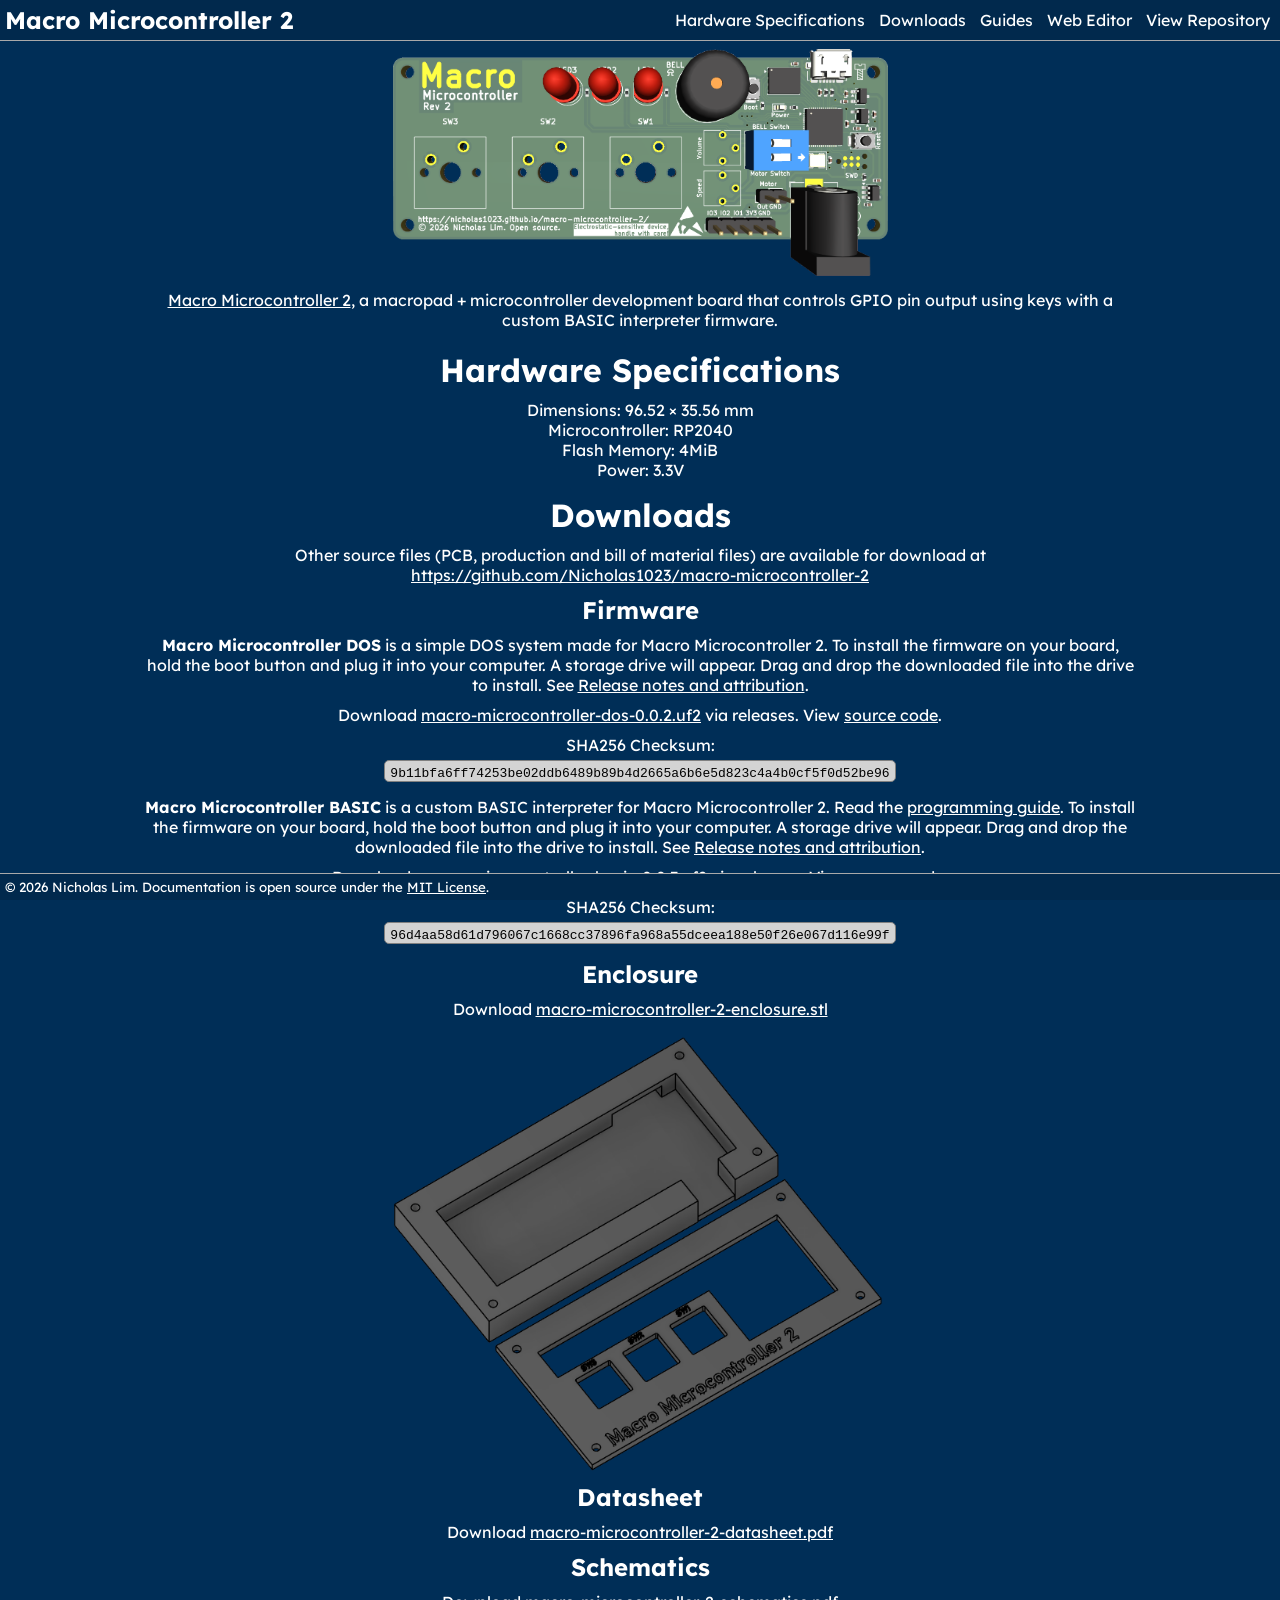
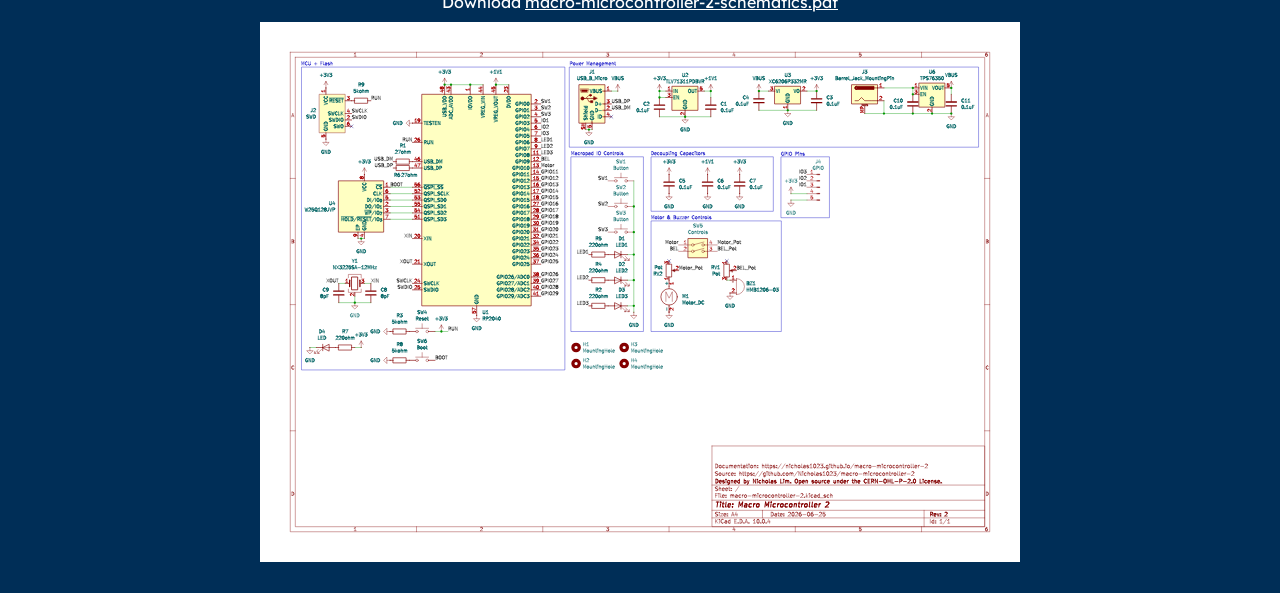
==== docs/index.html @ 366d5f75 "Edit URLs to guides" ====
<!DOCTYPE html>
<html lang="en">
    <head>
        <meta charset="UTF-8">
        <meta name="viewport" content="width=device-width, initial-scale=1.0">
        <title>Macro Microcontroller 2 Documentation</title>
        <link rel="stylesheet" href="style.css">
        <link rel="icon" href="favicon.ico">
        <link href="https://fonts.googleapis.com/css2?family=Lexend:wght@100..900&display=swap" rel="stylesheet">
    </head>
    <body>
        <nav id="nav">
            <h2><a class="text-a" href="index.html">Macro Microcontroller 2</a></h2>
            <div id="navmenu">
                <a href="#hardware">Hardware Specifications</a>
                <a href="#downloads">Downloads</a>
                <a href="guides/">Guides</a>
                <a href="https://editor.nicholaslim.me/macro-microcontroller.html" target="_blank">Web Editor</a>
                <a target="_blank" href="https://github.com/Nicholas1023/macro-microcontroller-2">View Repository</a>
            </div>
        </nav>
        <main id="main">
            <div>
                <img id="banner" src="assets/macro-microcontroller-2-transparent.png" width="50%" height="50%">
                <p><a class="text-a" target="_blank" href="https://github.com/Nicholas1023/macro-microcontroller-2">Macro Microcontroller 2</a>, a macropad + microcontroller development board that controls GPIO pin output using keys with a custom BASIC interpreter firmware.</p>
            </div>
            <div>
                <h1 id="hardware">Hardware Specifications</h1>
                <p>Dimensions: 96.52 &times; 35.56 mm<br>Microcontroller: RP2040<br>Flash Memory: 4MiB<br>Power: 3.3V</p>
            </div>
            <h1 id="downloads">Downloads</h1>
            <p>Other source files (PCB, production and bill of material files) are available for download at <a href="https://github.com/Nicholas1023/macro-microcontroller-2">https://github.com/Nicholas1023/macro-microcontroller-2</a></p>
            <h2>Firmware</h2>
            <p><b>Macro Microcontroller DOS</b> is a simple DOS system made for Macro Microcontroller 2. To install the firmware on your board, hold the boot button and plug it into your computer. A storage drive will appear. Drag and drop the downloaded file into the drive to install. See <a class="text-a" href="https://github.com/Nicholas1023/macro-microcontroller-2/releases/tag/Macro_Microcontroller_DOS_v0.0.2">Release notes and attribution</a>.</p>
            <p>Download <a class="text-a" href="https://github.com/Nicholas1023/macro-microcontroller-2/releases/download/Macro_Microcontroller_DOS_v0.0.2/macro-microcontroller-dos-0.0.2.uf2">macro-microcontroller-dos-0.0.2.uf2</a> via releases. View <a class="text-a" target="_blank" href="https://github.com/Nicholas1023/macro-microcontroller-2/blob/main/Firmware%20Files/macro-microcontroller-bios+dos.c">source code</a>.</p>
            <p>SHA256 Checksum: <pre><code id="basicsha256">9b11bfa6ff74253be02ddb6489b89b4d2665a6b6e5d823c4a4b0cf5f0d52be96</code></pre></p>
            <p><b>Macro Microcontroller BASIC</b> is a custom BASIC interpreter for Macro Microcontroller 2. Read the <a class="text-a" href="programming.html">programming guide</a>. To install the firmware on your board, hold the boot button and plug it into your computer. A storage drive will appear. Drag and drop the downloaded file into the drive to install. See <a class="text-a" href="https://github.com/Nicholas1023/macro-microcontroller-2/releases/tag/v0.0.3">Release notes and attribution</a>.</p>
            <p>Download <a class="text-a" href="https://github.com/Nicholas1023/macro-microcontroller-2/releases/download/v0.0.3/macro-microcontroller-basic-0.0.3.uf2">macro-microcontroller-basic-0.0.3.uf2</a> via releases. View <a class="text-a" target="_blank" href="https://github.com/Nicholas1023/macro-microcontroller-2/blob/main/Firmware%20Files/macro-microcontroller-basic.c">source code</a>.</p>
            <p>SHA256 Checksum: <pre><code id="basicsha256">96d4aa58d61d796067c1668cc37896fa968a55dceea188e50f26e067d116e99f</code></pre></p>
            <h2>Enclosure</h2>
            <p>Download <a class="text-a" href="https://github.com/Nicholas1023/macro-microcontroller-2/releases/download/v0.0.1/macro-microcontroller-2-enclosure.stl">macro-microcontroller-2-enclosure.stl</a></p>
            <img src="assets/enclosure-image.png" width="50%" height="50%">
            <h2>Datasheet</h2>
            <p>Download <a class="text-a" target="_blank" href="assets/macro-microcontroller-2-datasheet.pdf" download>macro-microcontroller-2-datasheet.pdf</a></p>
            <h2>Schematics</h2>
            <p>Download <a class="text-a" target="_blank" href="assets/macro-microcontroller-2-schematics.pdf" download>macro-microcontroller-2-schematics.pdf</a></p>
            <img src="assets/schematics.svg" id="schematics" style="background-color: white; margin: 5px;" width="75%" height="75%">
        </main>
        <footer id="footer">
            <small>&copy; 2026 Nicholas Lim. Documentation is open source under the <a class="text-a" href="https://github.com/Nicholas1023/macro-microcontroller-2/blob/main/docs/LICENSE.txt">MIT License</a>.</small>
        </footer>
        <script>
            document.getElementById("main").style.paddingTop = `${document.getElementById("nav").offsetHeight}px`;
            document.getElementById("main").style.paddingBottom = `${document.getElementById("footer").offsetHeight}px`;
            if (window.innerWidth < 600) {
                document.getElementById("navmenu").style.display = "none";
                document.getElementById("nav").style.justifyContent = "center";
                document.getElementById("banner").style.width = "100%";
                document.getElementById("banner").style.height = "100%";
                document.getElementById("main").style.maxWidth = `${window.innerWidth - 20}px`;
            }
        </script>
    </body>
</html>
---- docs/style.css ----
* {
    padding: 0;
    margin: 0;
    font-family: "Lexend", system-ui, -apple-system, sans-serif;
}

body {
    display: flex;
    align-items: center;
    flex-direction: column;
    background-color: #002e57;
}

nav, footer {
    display: flex;
    justify-content: space-between;
    align-items: center;
    width: 100%;
    background-color: #01294d;
}

nav {
    top: 0;
    position: fixed;
    border-bottom: 1px solid darkgray;
}

footer {
    bottom: 0;
    position: fixed;
    border-top: 1px solid darkgray;
}

nav *, footer *, main * {
    padding: 5px;
    color: white;
}

main {
    display: flex;
    align-items: center;
    flex-direction: column;
    background-color: #002e57;
    max-width: 100ch;
    text-align: center;
}

nav a {
    text-decoration: none;
}

.text-a {
    padding: 0;
}

a:hover {
    color: #c3d0ff;
}

pre, .code {
    background-color: lightgrey;
    border-radius: 5px;
    border: 1px solid grey;
    overflow-wrap: break-word;
    white-space: pre-wrap;
    word-break: break-all;
    padding: 0;
    text-align: left;
}

code {
    color: black;
    font-family: monospace;
}

.code {
    padding: 2.5px;
}

li {
    padding: 2.5px;
}

b {
    padding: 0;
}

button, .button {
    cursor: pointer;
    padding: 5px 10px;
    background-color: #008afb;
    color: black;
    border-radius: 5px;
    text-decoration: none;
    text-align: center;
    border: none;
}

button:hover, .button:hover {
    text-decoration: none;
    color: white;
    background-color: #005ca8;
}
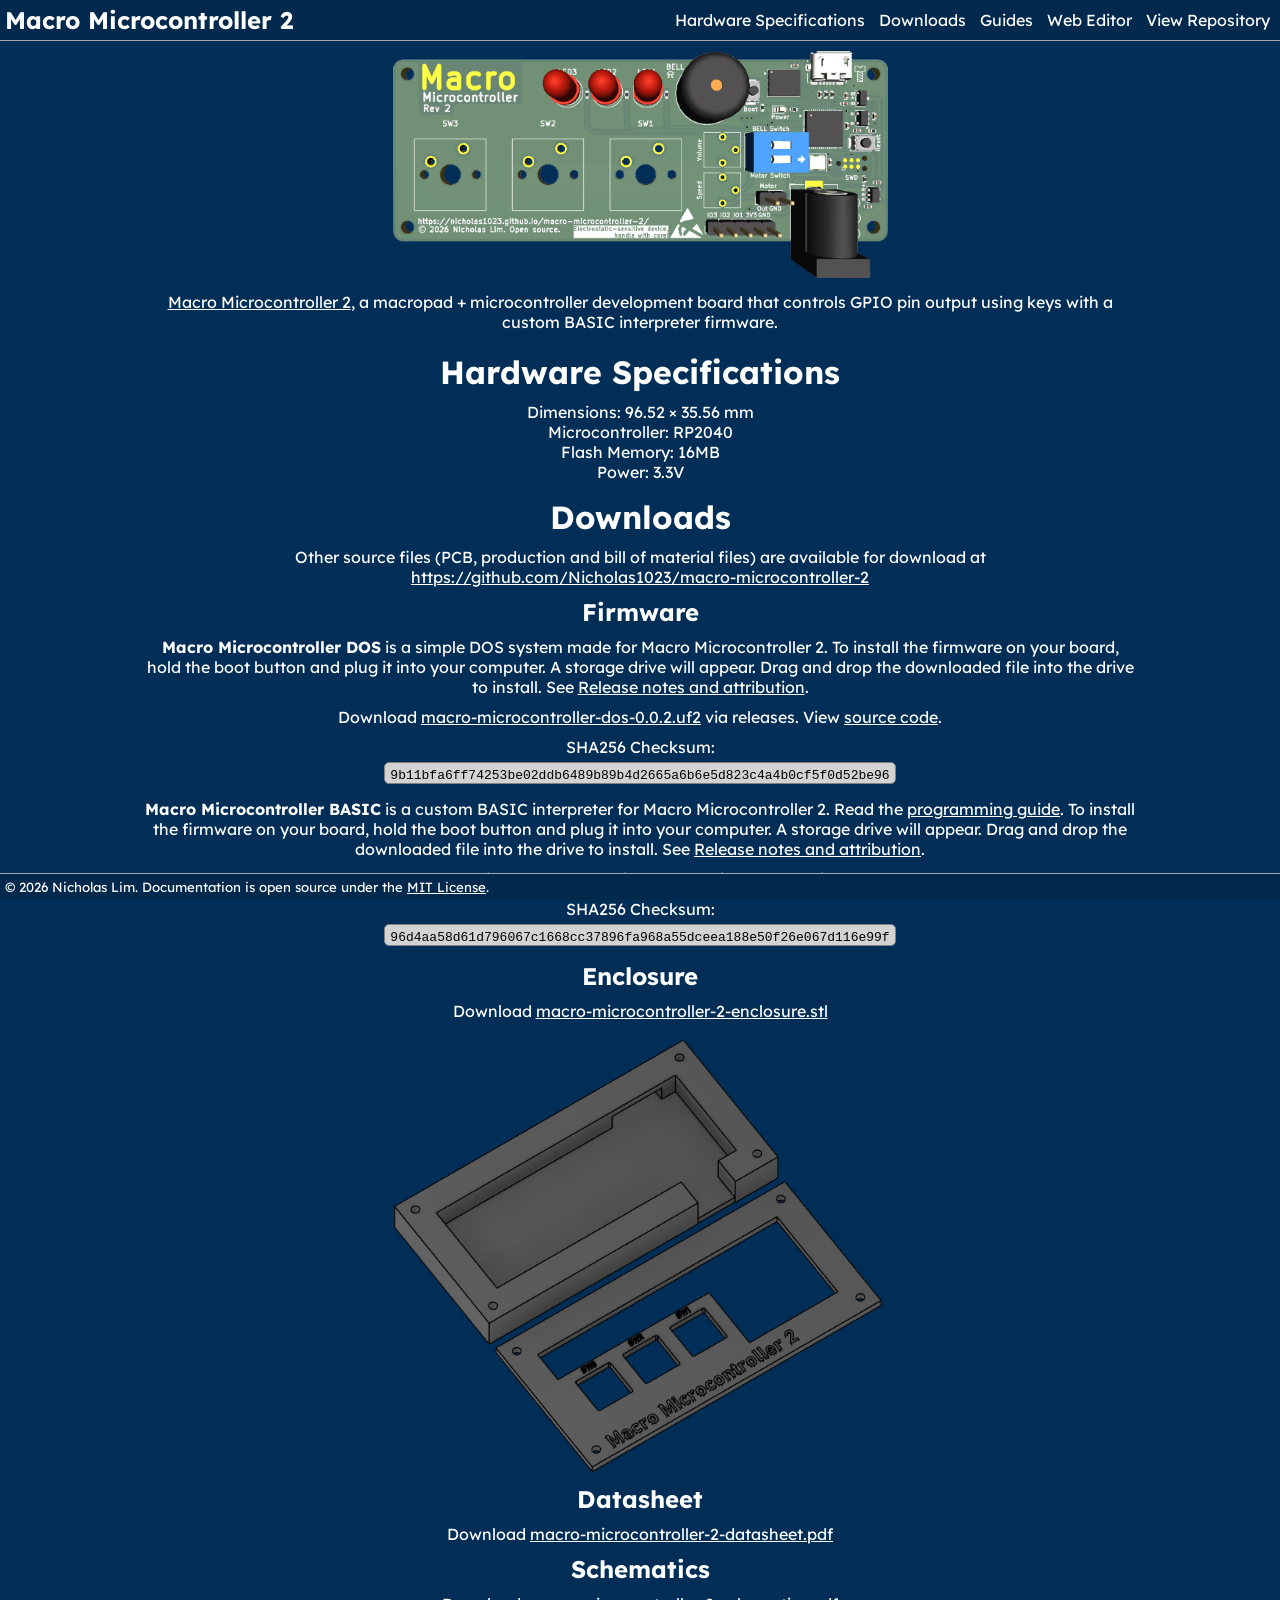
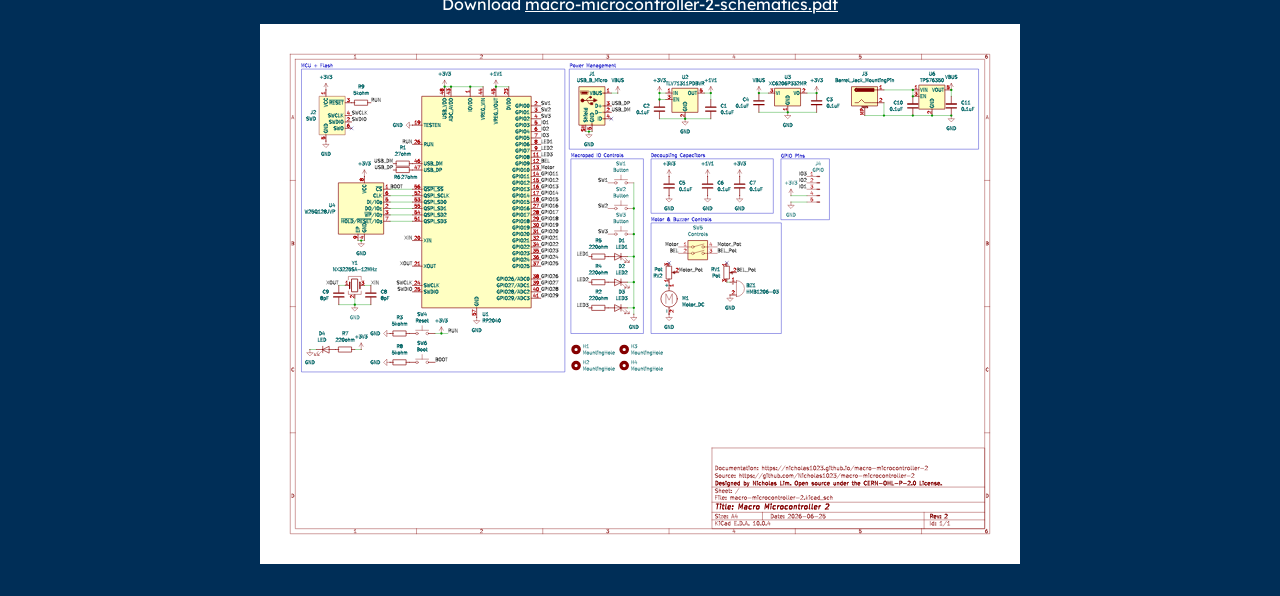
==== commit 61d77a0e: "Update datasheet to include OS and change flash memory capacity" ====
--- a/docs/index.html
+++ b/docs/index.html
@@ -26,7 +26,7 @@
             </div>
             <div>
                 <h1 id="hardware">Hardware Specifications</h1>
-                <p>Dimensions: 96.52 &times; 35.56 mm<br>Microcontroller: RP2040<br>Flash Memory: 4MiB<br>Power: 3.3V</p>
+                <p>Dimensions: 96.52 &times; 35.56 mm<br>Microcontroller: RP2040<br>Flash Memory: 16MB<br>Power: 3.3V</p>
             </div>
             <h1 id="downloads">Downloads</h1>
             <p>Other source files (PCB, production and bill of material files) are available for download at <a href="https://github.com/Nicholas1023/macro-microcontroller-2">https://github.com/Nicholas1023/macro-microcontroller-2</a></p>
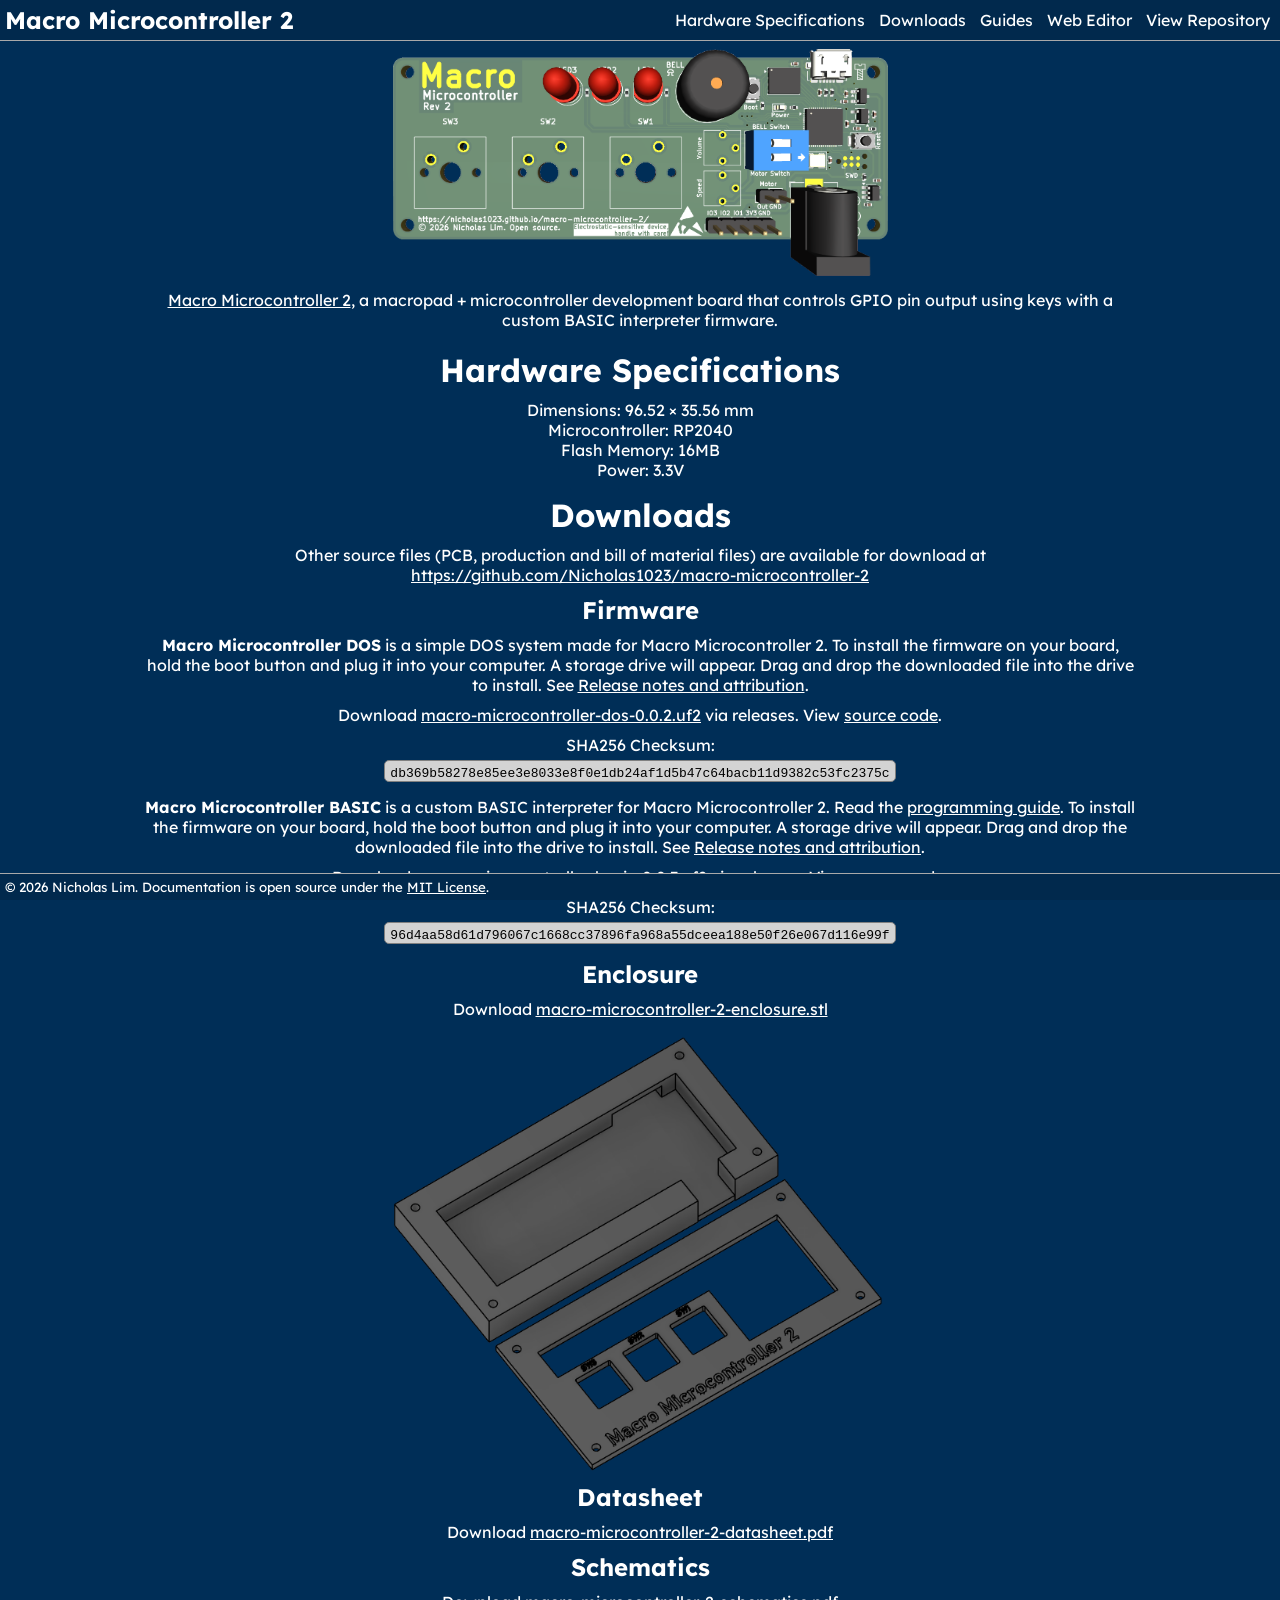
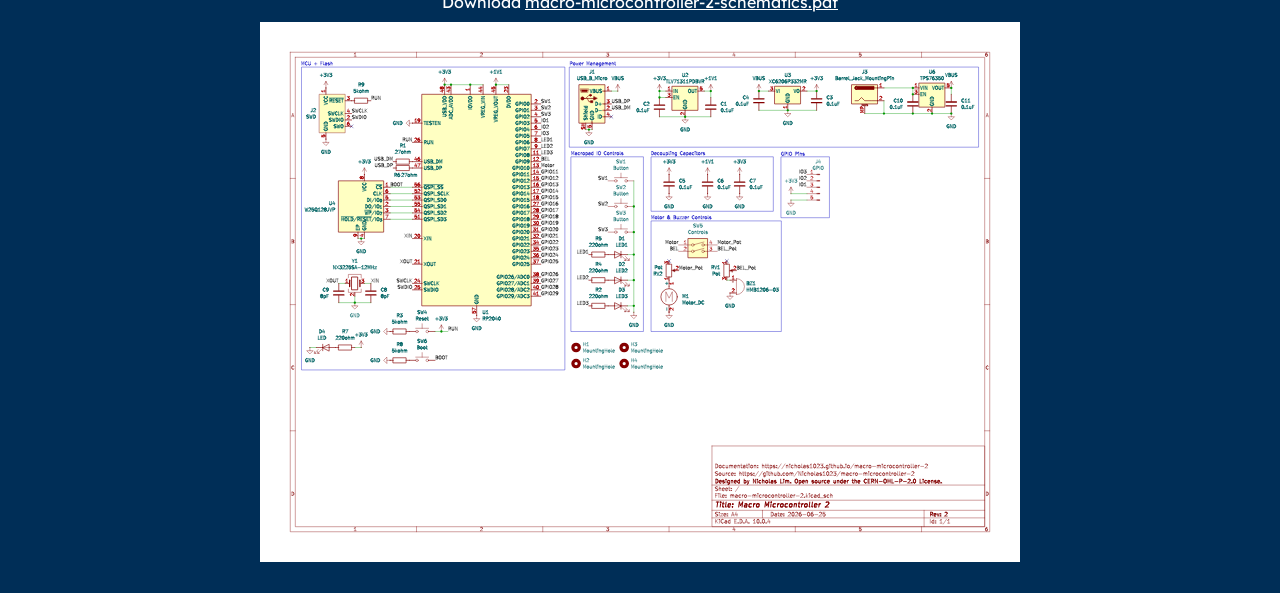
==== commit 0a1f8012: "Update SHA-256 checksum" ====
--- a/docs/index.html
+++ b/docs/index.html
@@ -33,7 +33,7 @@
             <h2>Firmware</h2>
             <p><b>Macro Microcontroller DOS</b> is a simple DOS system made for Macro Microcontroller 2. To install the firmware on your board, hold the boot button and plug it into your computer. A storage drive will appear. Drag and drop the downloaded file into the drive to install. See <a class="text-a" href="https://github.com/Nicholas1023/macro-microcontroller-2/releases/tag/Macro_Microcontroller_DOS_v0.0.2">Release notes and attribution</a>.</p>
             <p>Download <a class="text-a" href="https://github.com/Nicholas1023/macro-microcontroller-2/releases/download/Macro_Microcontroller_DOS_v0.0.2/macro-microcontroller-dos-0.0.2.uf2">macro-microcontroller-dos-0.0.2.uf2</a> via releases. View <a class="text-a" target="_blank" href="https://github.com/Nicholas1023/macro-microcontroller-2/blob/main/Firmware%20Files/macro-microcontroller-bios+dos.c">source code</a>.</p>
-            <p>SHA256 Checksum: <pre><code id="basicsha256">9b11bfa6ff74253be02ddb6489b89b4d2665a6b6e5d823c4a4b0cf5f0d52be96</code></pre></p>
+            <p>SHA256 Checksum: <pre><code id="basicsha256">db369b58278e85ee3e8033e8f0e1db24af1d5b47c64bacb11d9382c53fc2375c</code></pre></p>
             <p><b>Macro Microcontroller BASIC</b> is a custom BASIC interpreter for Macro Microcontroller 2. Read the <a class="text-a" href="programming.html">programming guide</a>. To install the firmware on your board, hold the boot button and plug it into your computer. A storage drive will appear. Drag and drop the downloaded file into the drive to install. See <a class="text-a" href="https://github.com/Nicholas1023/macro-microcontroller-2/releases/tag/v0.0.3">Release notes and attribution</a>.</p>
             <p>Download <a class="text-a" href="https://github.com/Nicholas1023/macro-microcontroller-2/releases/download/v0.0.3/macro-microcontroller-basic-0.0.3.uf2">macro-microcontroller-basic-0.0.3.uf2</a> via releases. View <a class="text-a" target="_blank" href="https://github.com/Nicholas1023/macro-microcontroller-2/blob/main/Firmware%20Files/macro-microcontroller-basic.c">source code</a>.</p>
             <p>SHA256 Checksum: <pre><code id="basicsha256">96d4aa58d61d796067c1668cc37896fa968a55dceea188e50f26e067d116e99f</code></pre></p>
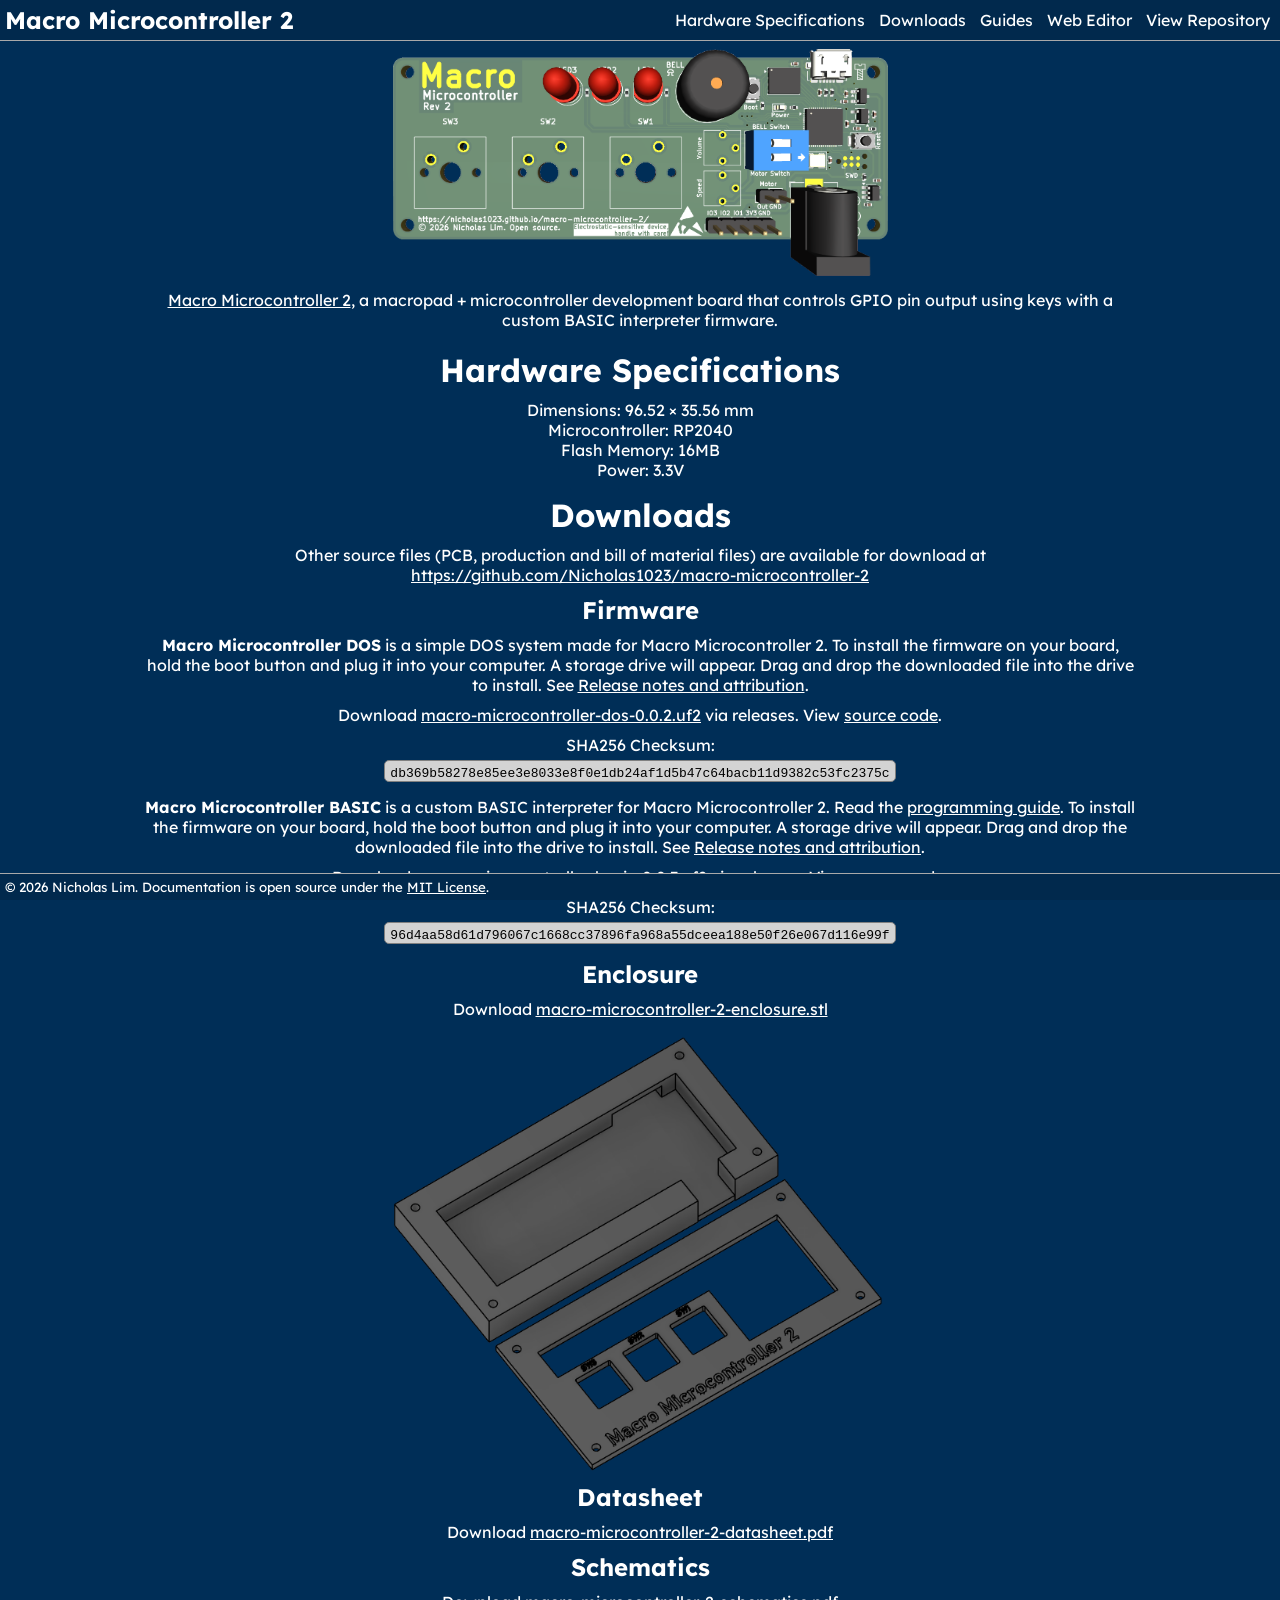
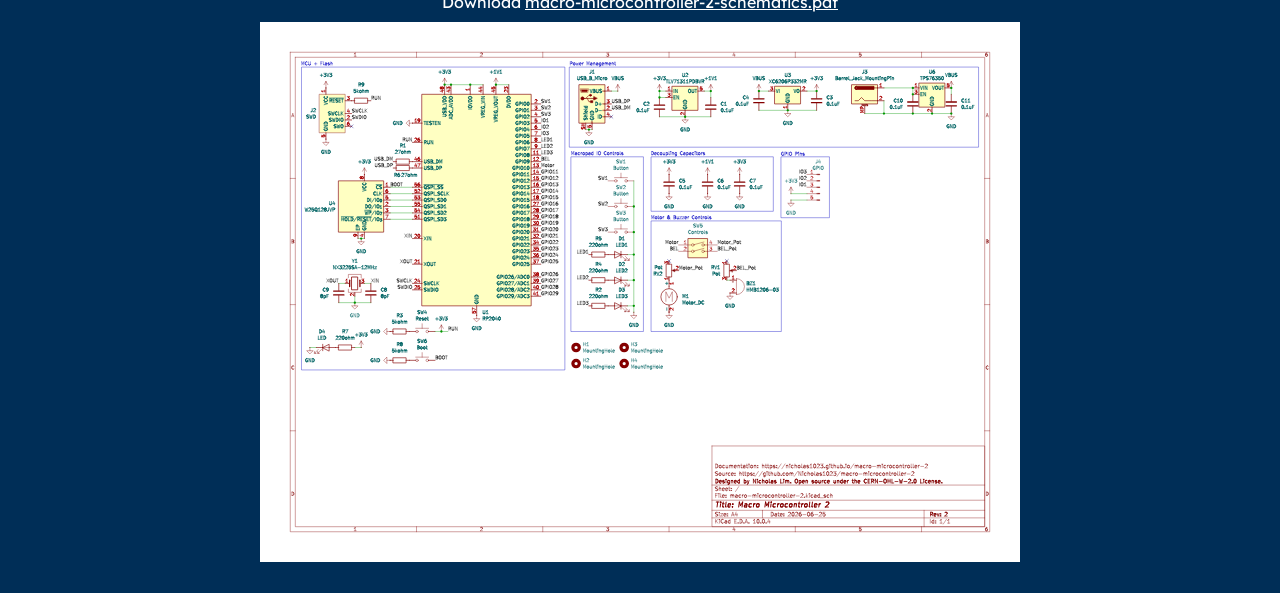
==== commit 3accd7f3: "Update schematics" ====
--- a/docs/index.html
+++ b/docs/index.html
@@ -34,7 +34,7 @@
             <p><b>Macro Microcontroller DOS</b> is a simple DOS system made for Macro Microcontroller 2. To install the firmware on your board, hold the boot button and plug it into your computer. A storage drive will appear. Drag and drop the downloaded file into the drive to install. See <a class="text-a" href="https://github.com/Nicholas1023/macro-microcontroller-2/releases/tag/Macro_Microcontroller_DOS_v0.0.2">Release notes and attribution</a>.</p>
             <p>Download <a class="text-a" href="https://github.com/Nicholas1023/macro-microcontroller-2/releases/download/Macro_Microcontroller_DOS_v0.0.2/macro-microcontroller-dos-0.0.2.uf2">macro-microcontroller-dos-0.0.2.uf2</a> via releases. View <a class="text-a" target="_blank" href="https://github.com/Nicholas1023/macro-microcontroller-2/blob/main/Firmware%20Files/macro-microcontroller-bios+dos.c">source code</a>.</p>
             <p>SHA256 Checksum: <pre><code id="basicsha256">db369b58278e85ee3e8033e8f0e1db24af1d5b47c64bacb11d9382c53fc2375c</code></pre></p>
-            <p><b>Macro Microcontroller BASIC</b> is a custom BASIC interpreter for Macro Microcontroller 2. Read the <a class="text-a" href="programming.html">programming guide</a>. To install the firmware on your board, hold the boot button and plug it into your computer. A storage drive will appear. Drag and drop the downloaded file into the drive to install. See <a class="text-a" href="https://github.com/Nicholas1023/macro-microcontroller-2/releases/tag/v0.0.3">Release notes and attribution</a>.</p>
+            <p><b>Macro Microcontroller BASIC</b> is a custom BASIC interpreter for Macro Microcontroller 2. Read the <a class="text-a" href="guides/programming.html">programming guide</a>. To install the firmware on your board, hold the boot button and plug it into your computer. A storage drive will appear. Drag and drop the downloaded file into the drive to install. See <a class="text-a" href="https://github.com/Nicholas1023/macro-microcontroller-2/releases/tag/v0.0.3">Release notes and attribution</a>.</p>
             <p>Download <a class="text-a" href="https://github.com/Nicholas1023/macro-microcontroller-2/releases/download/v0.0.3/macro-microcontroller-basic-0.0.3.uf2">macro-microcontroller-basic-0.0.3.uf2</a> via releases. View <a class="text-a" target="_blank" href="https://github.com/Nicholas1023/macro-microcontroller-2/blob/main/Firmware%20Files/macro-microcontroller-basic.c">source code</a>.</p>
             <p>SHA256 Checksum: <pre><code id="basicsha256">96d4aa58d61d796067c1668cc37896fa968a55dceea188e50f26e067d116e99f</code></pre></p>
             <h2>Enclosure</h2>
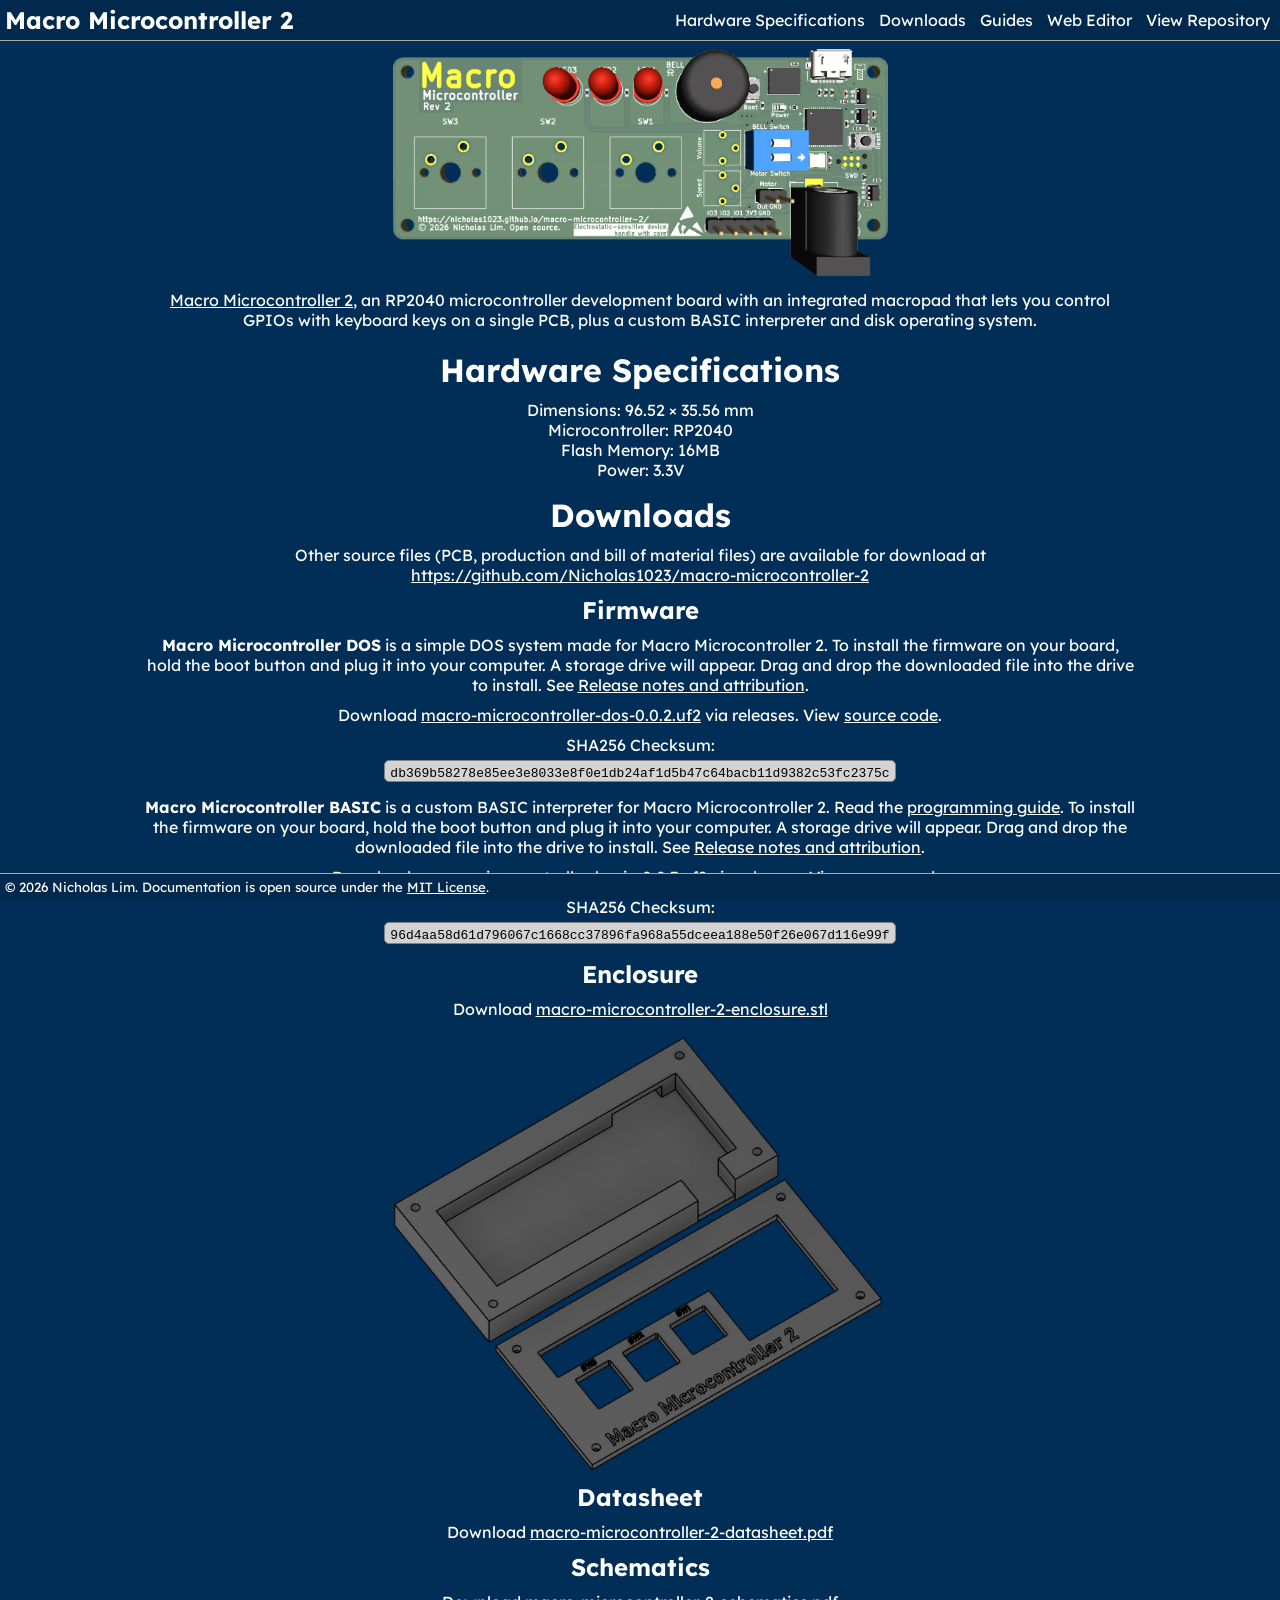
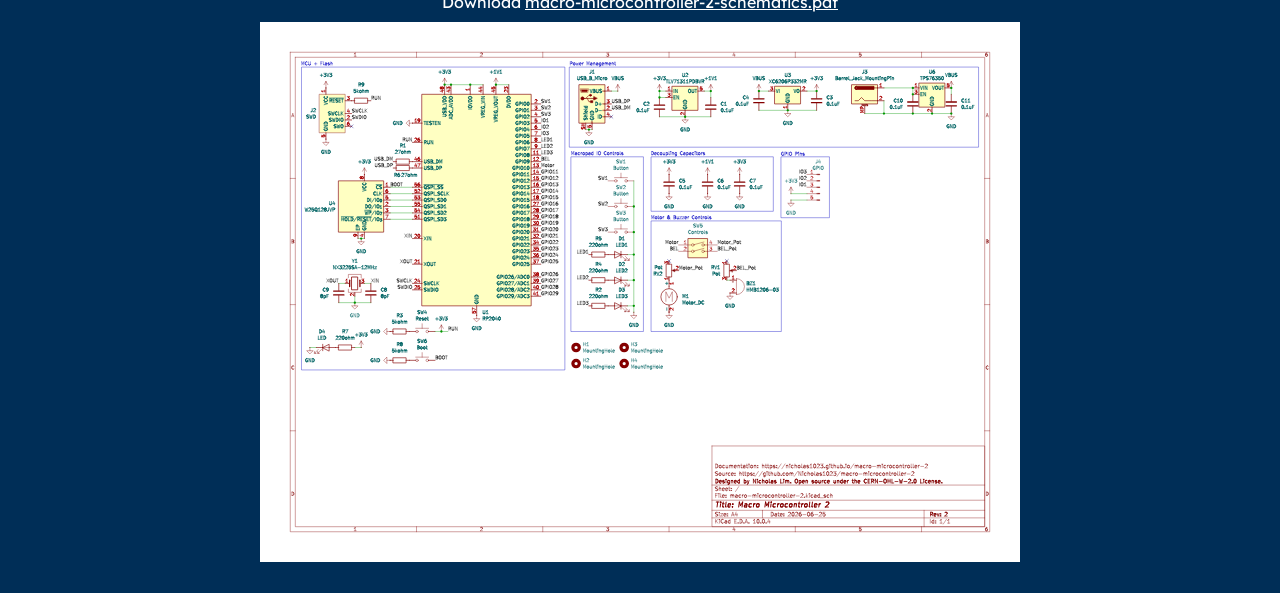
==== commit c8388b8c: "Update description and overview" ====
--- a/docs/index.html
+++ b/docs/index.html
@@ -22,7 +22,7 @@
         <main id="main">
             <div>
                 <img id="banner" src="assets/macro-microcontroller-2-transparent.png" width="50%" height="50%">
-                <p><a class="text-a" target="_blank" href="https://github.com/Nicholas1023/macro-microcontroller-2">Macro Microcontroller 2</a>, a macropad + microcontroller development board that controls GPIO pin output using keys with a custom BASIC interpreter firmware.</p>
+                <p><a class="text-a" target="_blank" href="https://github.com/Nicholas1023/macro-microcontroller-2">Macro Microcontroller 2</a>, an RP2040 microcontroller development board with an integrated macropad that lets you control GPIOs with keyboard keys on a single PCB, plus a custom BASIC interpreter and disk operating system.</p>
             </div>
             <div>
                 <h1 id="hardware">Hardware Specifications</h1>
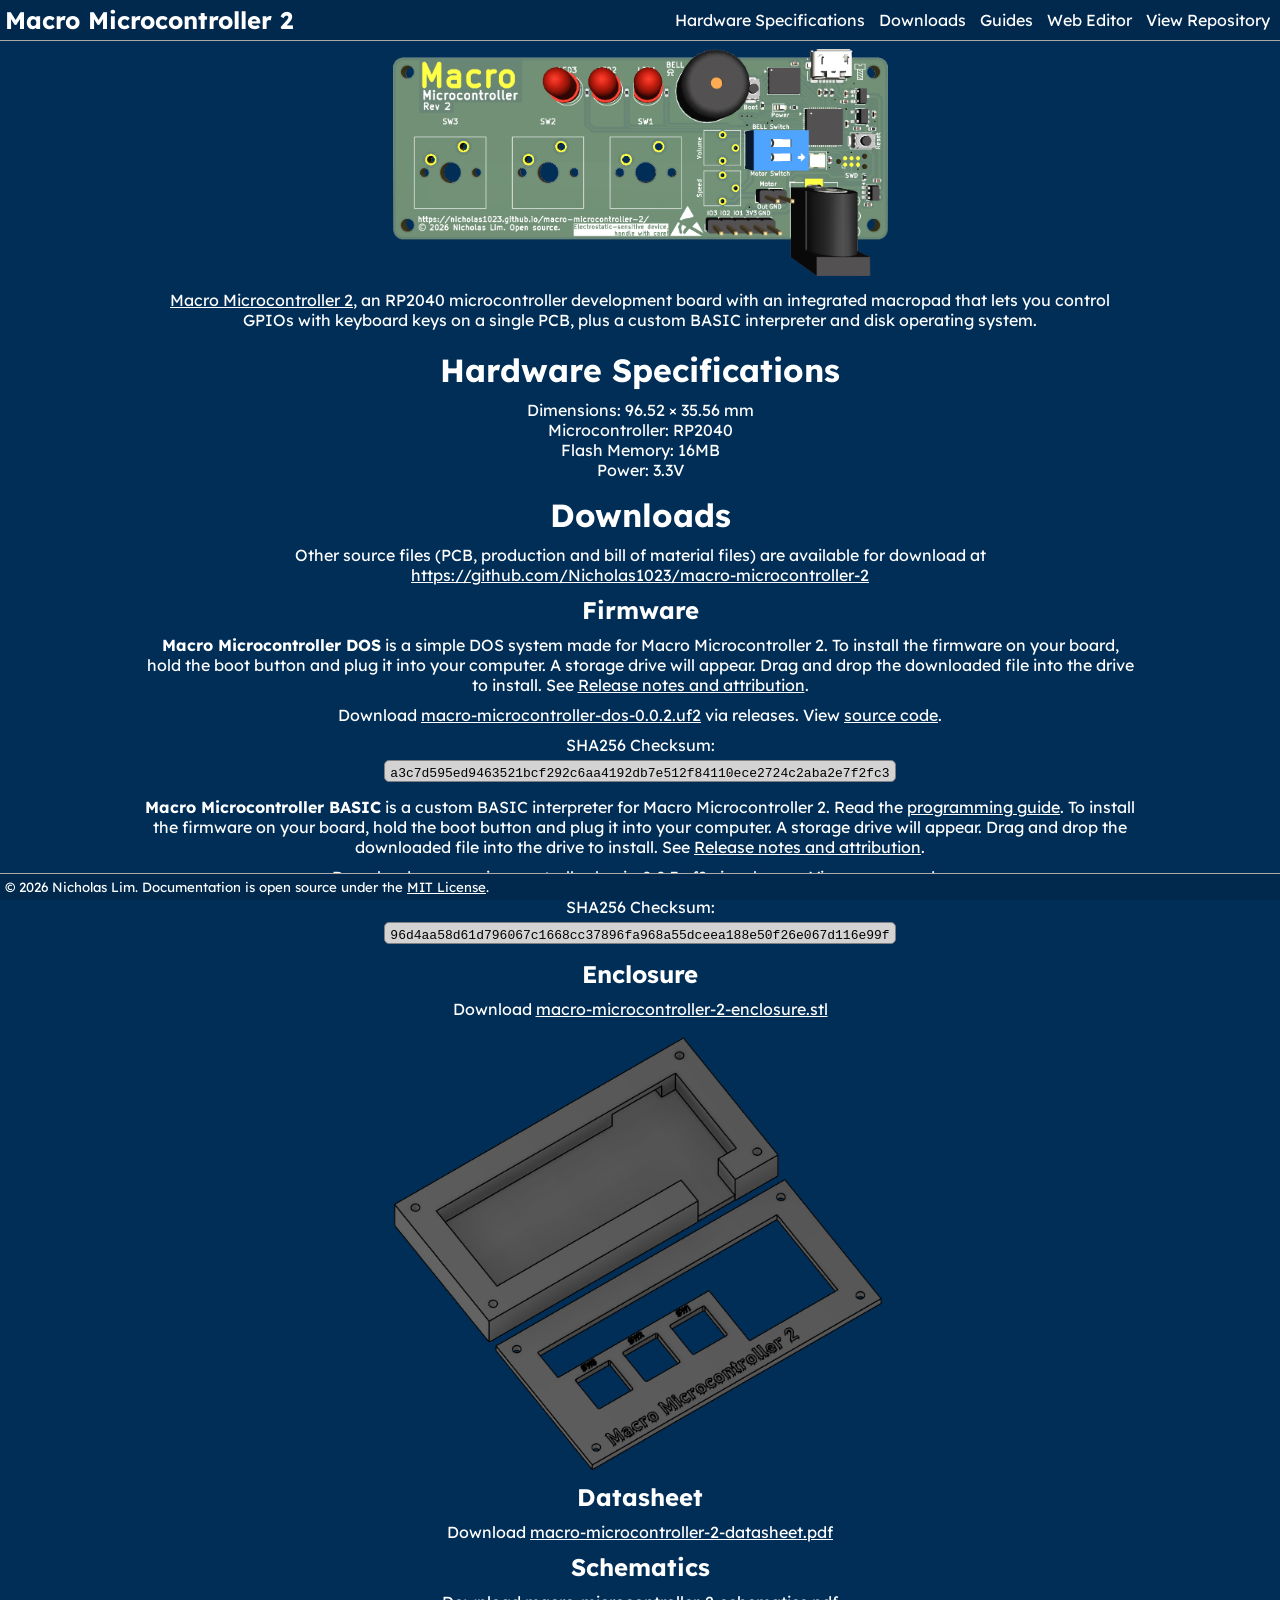
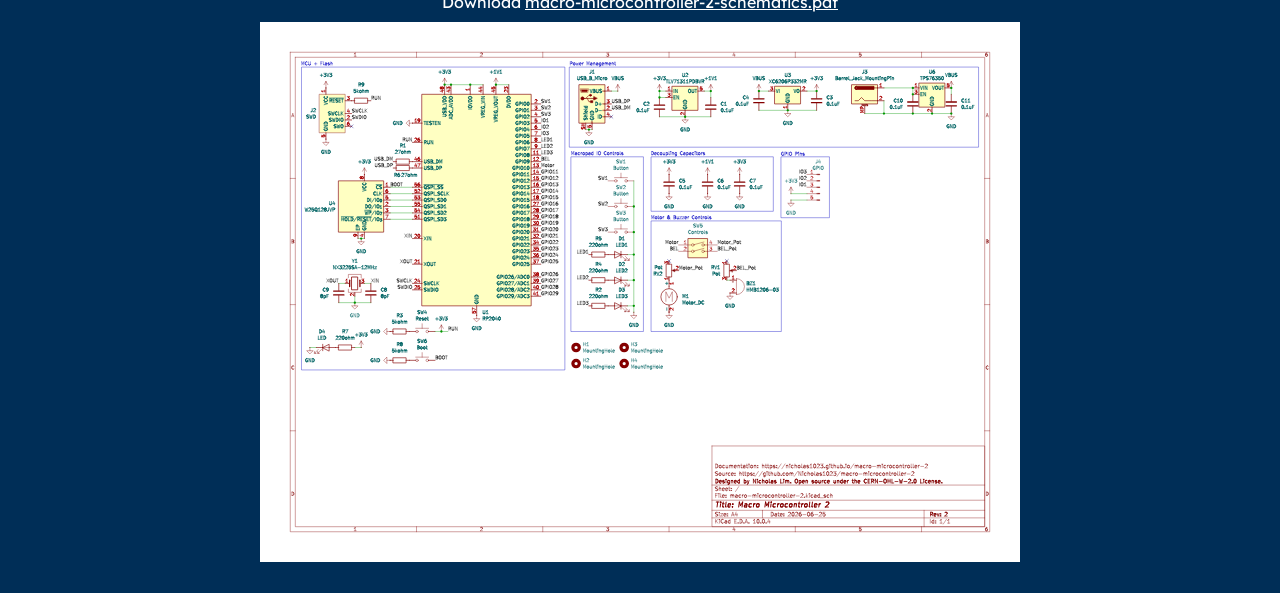
==== commit 1e006ac2: "Change checksum" ====
--- a/docs/index.html
+++ b/docs/index.html
@@ -33,7 +33,7 @@
             <h2>Firmware</h2>
             <p><b>Macro Microcontroller DOS</b> is a simple DOS system made for Macro Microcontroller 2. To install the firmware on your board, hold the boot button and plug it into your computer. A storage drive will appear. Drag and drop the downloaded file into the drive to install. See <a class="text-a" href="https://github.com/Nicholas1023/macro-microcontroller-2/releases/tag/Macro_Microcontroller_DOS_v0.0.2">Release notes and attribution</a>.</p>
             <p>Download <a class="text-a" href="https://github.com/Nicholas1023/macro-microcontroller-2/releases/download/Macro_Microcontroller_DOS_v0.0.2/macro-microcontroller-dos-0.0.2.uf2">macro-microcontroller-dos-0.0.2.uf2</a> via releases. View <a class="text-a" target="_blank" href="https://github.com/Nicholas1023/macro-microcontroller-2/blob/main/Firmware%20Files/macro-microcontroller-bios+dos.c">source code</a>.</p>
-            <p>SHA256 Checksum: <pre><code id="basicsha256">db369b58278e85ee3e8033e8f0e1db24af1d5b47c64bacb11d9382c53fc2375c</code></pre></p>
+            <p>SHA256 Checksum: <pre><code id="basicsha256">a3c7d595ed9463521bcf292c6aa4192db7e512f84110ece2724c2aba2e7f2fc3</code></pre></p>
             <p><b>Macro Microcontroller BASIC</b> is a custom BASIC interpreter for Macro Microcontroller 2. Read the <a class="text-a" href="guides/programming.html">programming guide</a>. To install the firmware on your board, hold the boot button and plug it into your computer. A storage drive will appear. Drag and drop the downloaded file into the drive to install. See <a class="text-a" href="https://github.com/Nicholas1023/macro-microcontroller-2/releases/tag/v0.0.3">Release notes and attribution</a>.</p>
             <p>Download <a class="text-a" href="https://github.com/Nicholas1023/macro-microcontroller-2/releases/download/v0.0.3/macro-microcontroller-basic-0.0.3.uf2">macro-microcontroller-basic-0.0.3.uf2</a> via releases. View <a class="text-a" target="_blank" href="https://github.com/Nicholas1023/macro-microcontroller-2/blob/main/Firmware%20Files/macro-microcontroller-basic.c">source code</a>.</p>
             <p>SHA256 Checksum: <pre><code id="basicsha256">96d4aa58d61d796067c1668cc37896fa968a55dceea188e50f26e067d116e99f</code></pre></p>
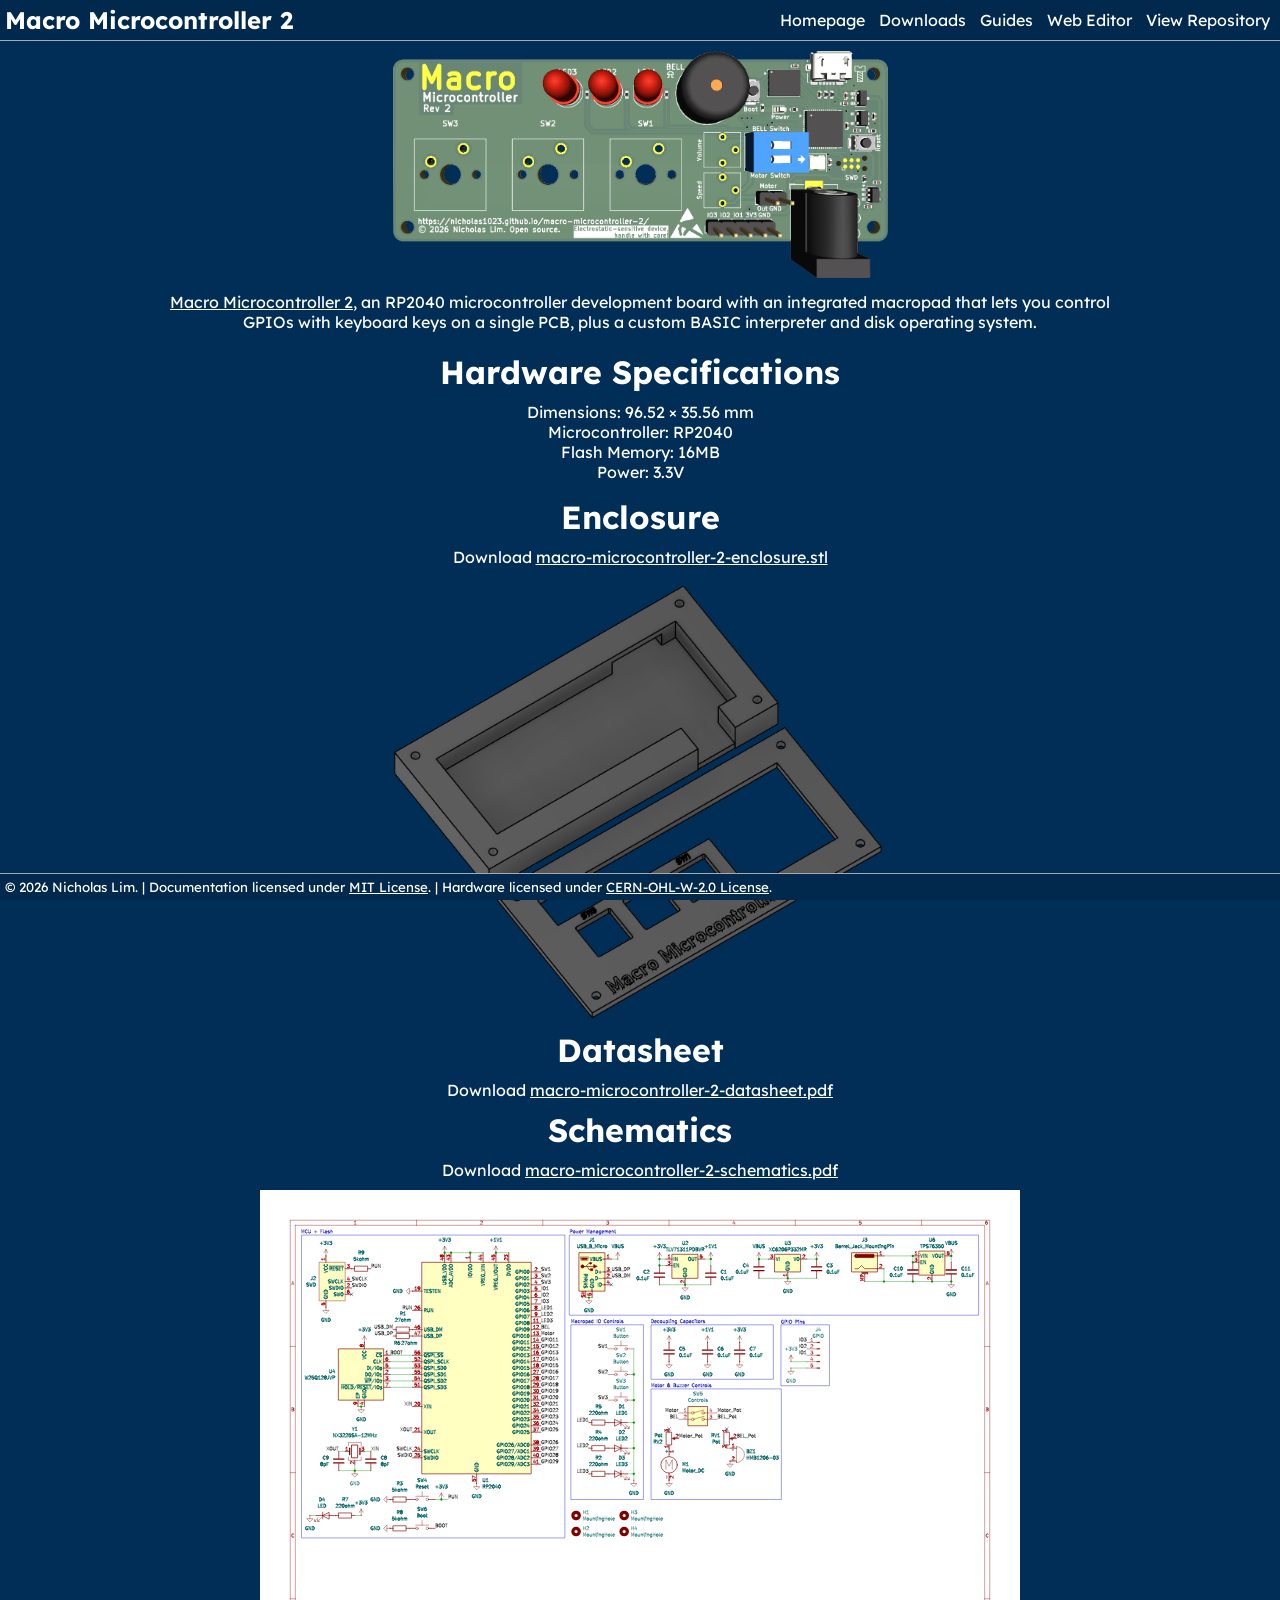
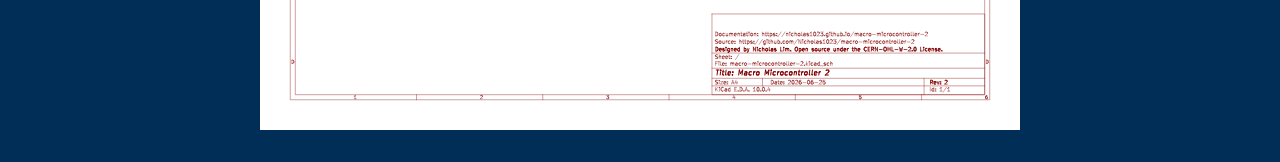
==== commit 07b53743: "Move downloads section to new page" ====
--- a/docs/index.html
+++ b/docs/index.html
@@ -12,8 +12,8 @@
         <nav id="nav">
             <h2><a class="text-a" href="index.html">Macro Microcontroller 2</a></h2>
             <div id="navmenu">
-                <a href="#hardware">Hardware Specifications</a>
-                <a href="#downloads">Downloads</a>
+                <a href="index.html">Homepage</a>
+                <a href="downloads.html">Downloads</a>
                 <a href="guides/">Guides</a>
                 <a href="https://editor.nicholaslim.me/macro-microcontroller.html" target="_blank">Web Editor</a>
                 <a target="_blank" href="https://github.com/Nicholas1023/macro-microcontroller-2">View Repository</a>
@@ -28,26 +28,17 @@
                 <h1 id="hardware">Hardware Specifications</h1>
                 <p>Dimensions: 96.52 &times; 35.56 mm<br>Microcontroller: RP2040<br>Flash Memory: 16MB<br>Power: 3.3V</p>
             </div>
-            <h1 id="downloads">Downloads</h1>
-            <p>Other source files (PCB, production and bill of material files) are available for download at <a href="https://github.com/Nicholas1023/macro-microcontroller-2">https://github.com/Nicholas1023/macro-microcontroller-2</a></p>
-            <h2>Firmware</h2>
-            <p><b>Macro Microcontroller DOS</b> is a simple DOS system made for Macro Microcontroller 2. To install the firmware on your board, hold the boot button and plug it into your computer. A storage drive will appear. Drag and drop the downloaded file into the drive to install. See <a class="text-a" href="https://github.com/Nicholas1023/macro-microcontroller-2/releases/tag/Macro_Microcontroller_DOS_v0.0.2">Release notes and attribution</a>.</p>
-            <p>Download <a class="text-a" href="https://github.com/Nicholas1023/macro-microcontroller-2/releases/download/Macro_Microcontroller_DOS_v0.0.2/macro-microcontroller-dos-0.0.2.uf2">macro-microcontroller-dos-0.0.2.uf2</a> via releases. View <a class="text-a" target="_blank" href="https://github.com/Nicholas1023/macro-microcontroller-2/blob/main/Firmware%20Files/macro-microcontroller-bios+dos.c">source code</a>.</p>
-            <p>SHA256 Checksum: <pre><code id="basicsha256">a3c7d595ed9463521bcf292c6aa4192db7e512f84110ece2724c2aba2e7f2fc3</code></pre></p>
-            <p><b>Macro Microcontroller BASIC</b> is a custom BASIC interpreter for Macro Microcontroller 2. Read the <a class="text-a" href="guides/programming.html">programming guide</a>. To install the firmware on your board, hold the boot button and plug it into your computer. A storage drive will appear. Drag and drop the downloaded file into the drive to install. See <a class="text-a" href="https://github.com/Nicholas1023/macro-microcontroller-2/releases/tag/v0.0.3">Release notes and attribution</a>.</p>
-            <p>Download <a class="text-a" href="https://github.com/Nicholas1023/macro-microcontroller-2/releases/download/v0.0.3/macro-microcontroller-basic-0.0.3.uf2">macro-microcontroller-basic-0.0.3.uf2</a> via releases. View <a class="text-a" target="_blank" href="https://github.com/Nicholas1023/macro-microcontroller-2/blob/main/Firmware%20Files/macro-microcontroller-basic.c">source code</a>.</p>
-            <p>SHA256 Checksum: <pre><code id="basicsha256">96d4aa58d61d796067c1668cc37896fa968a55dceea188e50f26e067d116e99f</code></pre></p>
-            <h2>Enclosure</h2>
+            <h1>Enclosure</h1>
             <p>Download <a class="text-a" href="https://github.com/Nicholas1023/macro-microcontroller-2/releases/download/v0.0.1/macro-microcontroller-2-enclosure.stl">macro-microcontroller-2-enclosure.stl</a></p>
             <img src="assets/enclosure-image.png" width="50%" height="50%">
-            <h2>Datasheet</h2>
+            <h1>Datasheet</h1>
             <p>Download <a class="text-a" target="_blank" href="assets/macro-microcontroller-2-datasheet.pdf" download>macro-microcontroller-2-datasheet.pdf</a></p>
-            <h2>Schematics</h2>
+            <h1>Schematics</h1>
             <p>Download <a class="text-a" target="_blank" href="assets/macro-microcontroller-2-schematics.pdf" download>macro-microcontroller-2-schematics.pdf</a></p>
             <img src="assets/schematics.svg" id="schematics" style="background-color: white; margin: 5px;" width="75%" height="75%">
         </main>
         <footer id="footer">
-            <small>&copy; 2026 Nicholas Lim. Documentation is open source under the <a class="text-a" href="https://github.com/Nicholas1023/macro-microcontroller-2/blob/main/docs/LICENSE.txt">MIT License</a>.</small>
+            <small>&copy; 2026 Nicholas Lim. | Documentation licensed under <a class="text-a" href="https://github.com/Nicholas1023/macro-microcontroller-2/blob/main/docs/LICENSE.txt">MIT License</a>. | Hardware licensed under <a class="text-a" href="https://github.com/Nicholas1023/macro-microcontroller-2/blob/main/LICENSE.txt">CERN-OHL-W-2.0 License</a>.</small>
         </footer>
         <script>
             document.getElementById("main").style.paddingTop = `${document.getElementById("nav").offsetHeight}px`;
--- a/docs/style.css
+++ b/docs/style.css
@@ -57,20 +57,13 @@
     color: #c3d0ff;
 }
 
-pre, .code {
+code {
+    color: black;
+    font-family: monospace;
     background-color: lightgrey;
     border-radius: 5px;
     border: 1px solid grey;
-    overflow-wrap: break-word;
-    white-space: pre-wrap;
-    word-break: break-all;
-    padding: 0;
-    text-align: left;
-}
-
-code {
-    color: black;
-    font-family: monospace;
+    padding: 2px;
 }
 
 .code {
@@ -101,3 +94,11 @@
     color: white;
     background-color: #005ca8;
 }
+
+.download-section {
+    background-color: #00284a;
+    text-align: left;
+    margin: 10px;
+    width: 75dvw;
+    border-radius: 10px;
+}
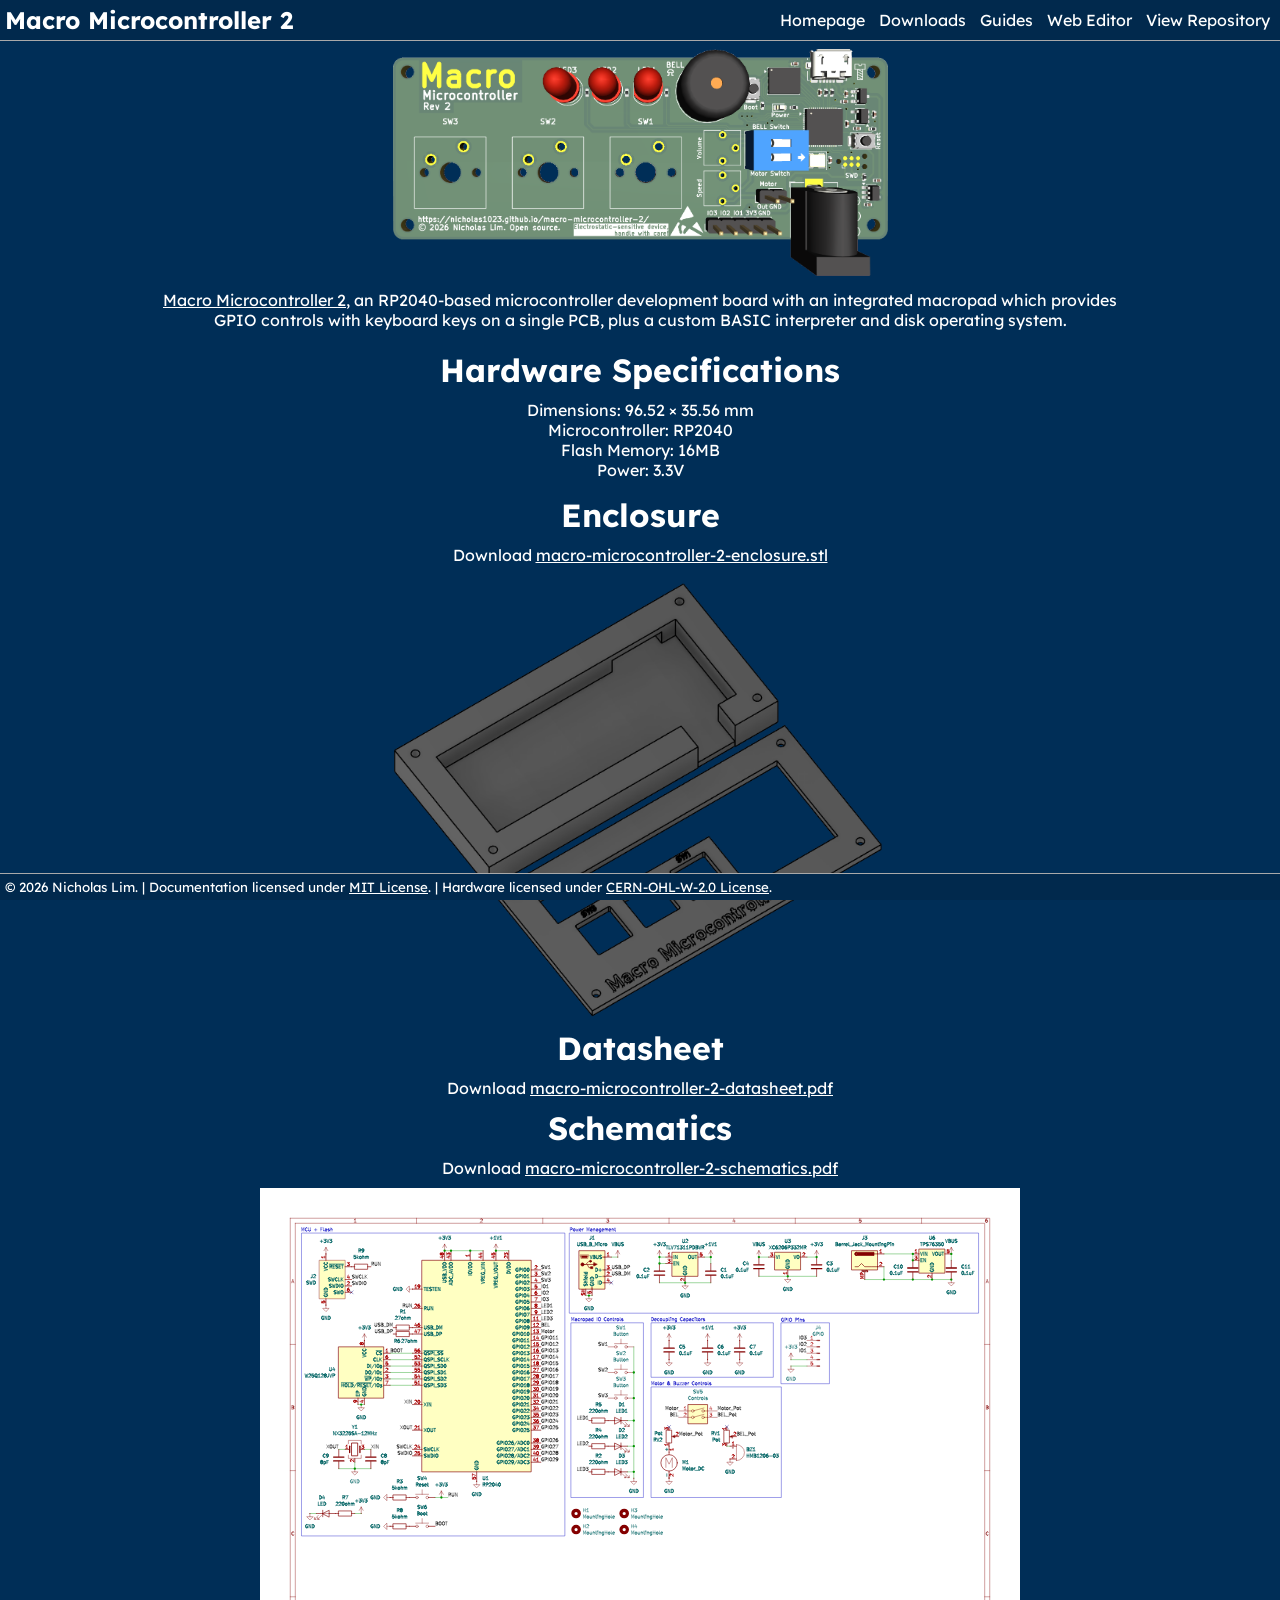
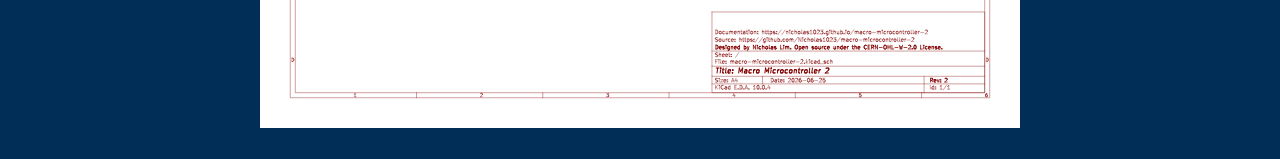
==== commit 5e3f9b26: "Modify description and improve datasheet layout" ====
--- a/docs/index.html
+++ b/docs/index.html
@@ -22,7 +22,7 @@
         <main id="main">
             <div>
                 <img id="banner" src="assets/macro-microcontroller-2-transparent.png" width="50%" height="50%">
-                <p><a class="text-a" target="_blank" href="https://github.com/Nicholas1023/macro-microcontroller-2">Macro Microcontroller 2</a>, an RP2040 microcontroller development board with an integrated macropad that lets you control GPIOs with keyboard keys on a single PCB, plus a custom BASIC interpreter and disk operating system.</p>
+                <p><a class="text-a" target="_blank" href="https://github.com/Nicholas1023/macro-microcontroller-2">Macro Microcontroller 2</a>, an RP2040-based microcontroller development board with an integrated macropad which provides GPIO controls with keyboard keys on a single PCB, plus a custom BASIC interpreter and disk operating system.</p>
             </div>
             <div>
                 <h1 id="hardware">Hardware Specifications</h1>
--- a/docs/style.css
+++ b/docs/style.css
@@ -57,7 +57,7 @@
     color: #c3d0ff;
 }
 
-code {
+code, pre {
     color: black;
     font-family: monospace;
     background-color: lightgrey;
@@ -101,4 +101,4 @@
     margin: 10px;
     width: 75dvw;
     border-radius: 10px;
-}+}
